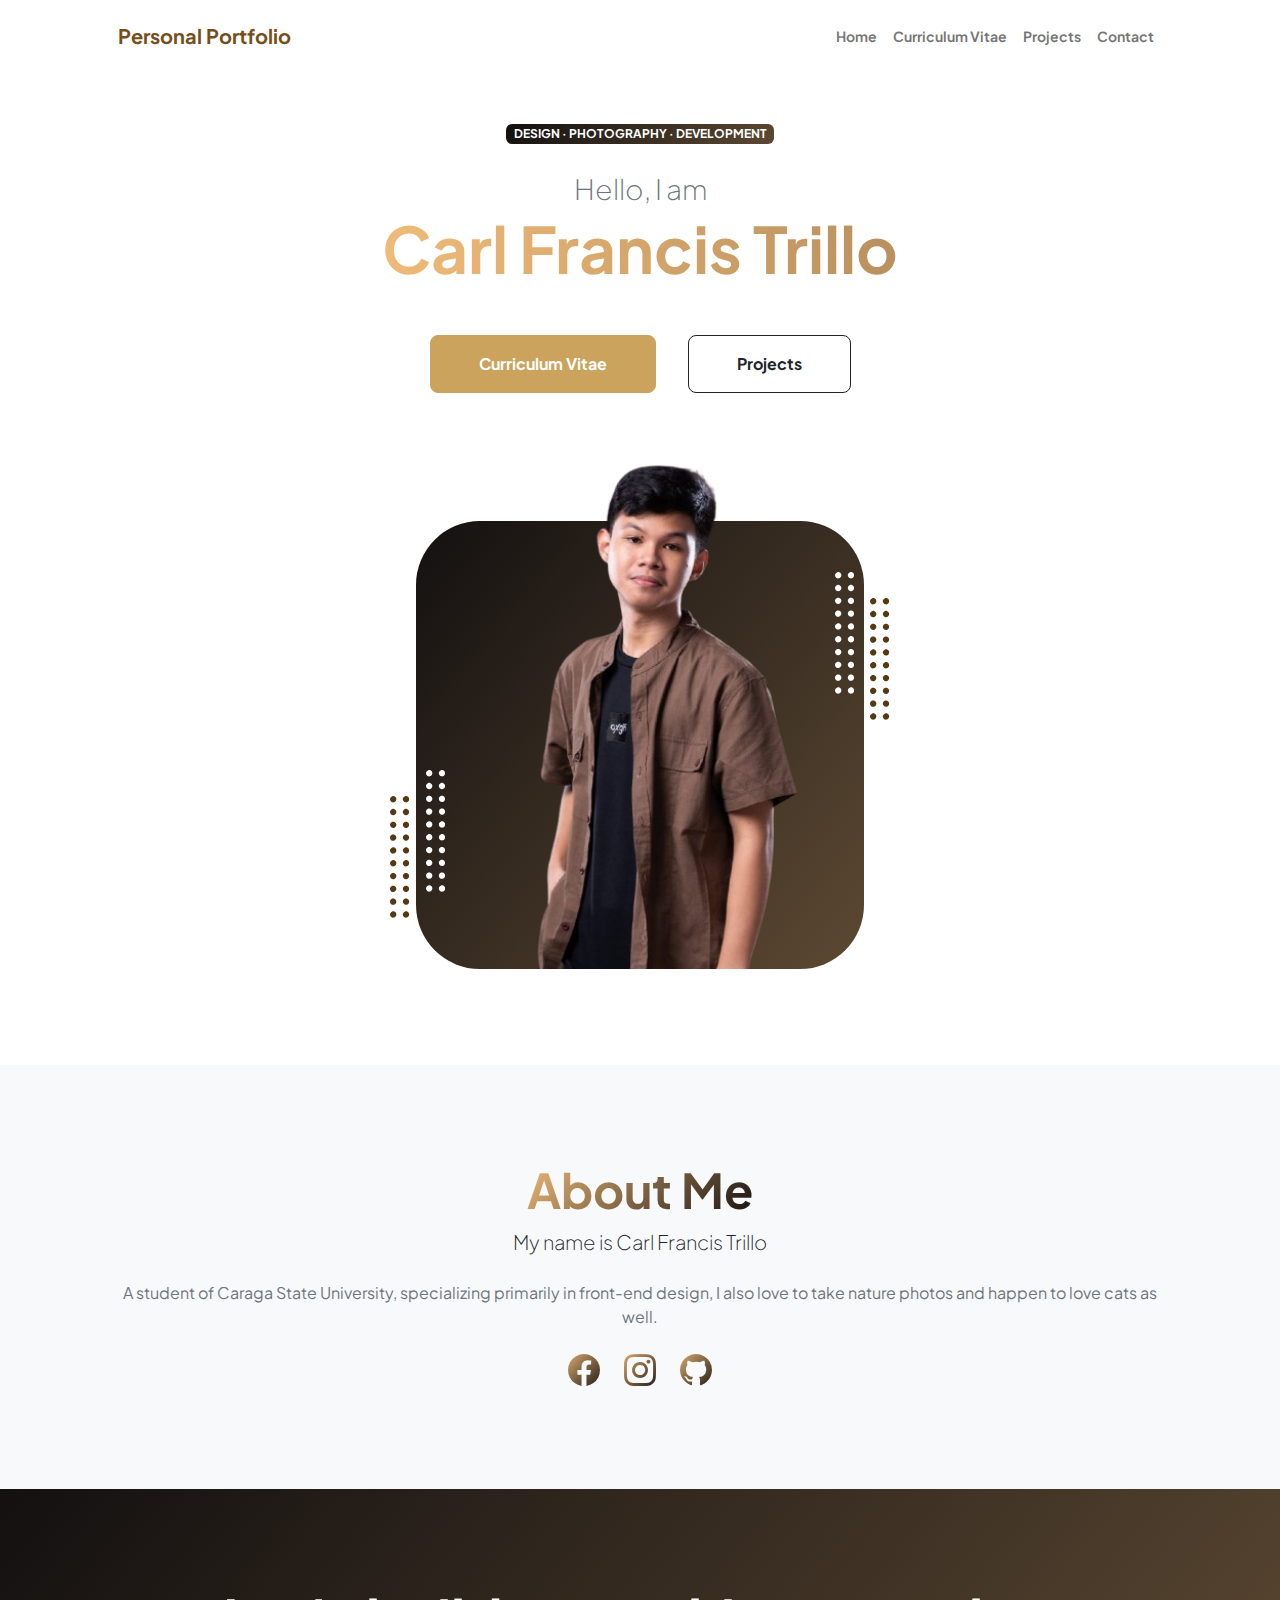
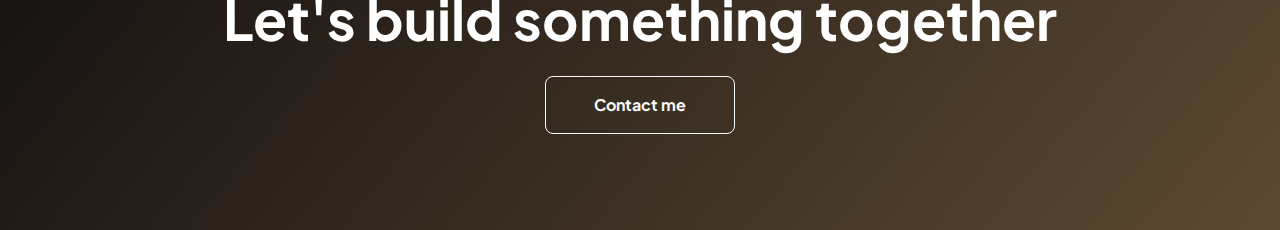
==== index.html @ a18b320f "first commit" ====
<!DOCTYPE html>
<html lang="en">
    <head>
        <meta charset="utf-8" />
        <meta name="viewport" content="width=device-width, initial-scale=1, shrink-to-fit=no" />
        <meta name="description" content="" />
        <meta name="author" content="" />
        <title>Introduction</title>
        <!-- Favicon-->
        <link rel="icon" type="image/x-icon" href="assets/favicon.ico" />
        <!-- Custom Google font-->
        <link rel="preconnect" href="https://fonts.googleapis.com" />
        <link rel="preconnect" href="https://fonts.gstatic.com" crossorigin />
        <link href="https://fonts.googleapis.com/css2?family=Plus+Jakarta+Sans:wght@100;200;300;400;500;600;700;800;900&amp;display=swap" rel="stylesheet" />
        <!-- Bootstrap icons-->
        <link href="https://cdn.jsdelivr.net/npm/bootstrap-icons@1.8.1/font/bootstrap-icons.css" rel="stylesheet" />
        <!-- Core theme CSS (includes Bootstrap)-->
        <link href="css/styles.css" rel="stylesheet" />
    </head>
    <body class="d-flex flex-column h-100">
        <main class="flex-shrink-0">
            <!-- Navigation-->
            <nav class="navbar navbar-expand-lg navbar-light bg-white py-3">
                <div class="container px-5">
                    <a class="navbar-brand" href="index.html"><span class="fw-bolder text-primary">Personal Portfolio</span></a>
                    <button class="navbar-toggler" type="button" data-bs-toggle="collapse" data-bs-target="#navbarSupportedContent" aria-controls="navbarSupportedContent" aria-expanded="false" aria-label="Toggle navigation"><span class="navbar-toggler-icon"></span></button>
                    <div class="collapse navbar-collapse" id="navbarSupportedContent">
                        <ul class="navbar-nav ms-auto mb-2 mb-lg-0 small fw-bolder">
                            <li class="nav-item"><a class="nav-link" href="index.html">Home</a></li>
                            <li class="nav-item"><a class="nav-link" href="resume.html">Curriculum Vitae</a></li>
                            <li class="nav-item"><a class="nav-link" href="projects.html">Projects</a></li>
                            <li class="nav-item"><a class="nav-link" href="contact.html">Contact</a></li>
                        </ul>
                    </div>
                </div>
            </nav>
            <!-- Header-->
            <header class="py-5">
                <div class="container px-5 pb-5">
                    <div class="row gx-5 align-items-center">
                        <div class="col-xxl-5">
                            <!-- Header text content-->
                            <div class="text-center text-xxl-start">
                                <div class="badge bg-gradient-primary-to-secondary text-white mb-4"><div class="text-uppercase">Design &middot; Photography &middot; Development</div></div>
                                <div class="fs-3 fw-light text-muted">Hello, I am</div>
                                <h1 class="display-3 fw-bolder mb-5"><span class="text-gradient1 d-inline">Carl Francis Trillo</span></h1>
                                <div class="d-grid gap-3 d-sm-flex justify-content-sm-center justify-content-xxl-start mb-3">
                                    <a class="btn btn-primary btn-lg px-5 py-3 me-sm-3 fs-6 fw-bolder" href="resume.html">Curriculum Vitae</a>
                                    <a class="btn btn-outline-dark btn-lg px-5 py-3 fs-6 fw-bolder" href="projects.html">Projects</a>
                                </div>
                            </div>
                        </div>
                        <div class="col-xxl-7">
                            <!-- Header profile picture-->
                            <div class="d-flex justify-content-center mt-5 mt-xxl-0">
                                <div class="profile bg-gradient-primary-to-secondary">
                                    <!-- TIP: For best results, use a photo with a transparent background like the demo example below-->
                                    <!-- Watch a tutorial on how to do this on YouTube (link)-->
                                    <img class="profile-img" src="assets\carlpic.png" alt="..." />
                                    <div class="dots-1">
                                        <!-- SVG Dots-->
                                        <svg version="1.1" xmlns="http://www.w3.org/2000/svg" xmlns:xlink="http://www.w3.org/1999/xlink" x="0px" y="0px" viewBox="0 0 191.6 1215.4" style="enable-background: new 0 0 191.6 1215.4" xml:space="preserve">
                                            <g transform="translate(0.000000,1280.000000) scale(0.100000,-0.100000)">
                                                <path d="M227.7,12788.6c-105-35-200-141-222-248c-43-206,163-412,369-369c155,32,275,190,260,339c-11,105-90,213-190,262        C383.7,12801.6,289.7,12808.6,227.7,12788.6z"></path>
                                                <path d="M1507.7,12788.6c-151-50-253-216-222-362c25-119,136-230,254-255c194-41,395,142,375,339c-11,105-90,213-190,262        C1663.7,12801.6,1569.7,12808.6,1507.7,12788.6z"></path>
                                                <path d="M227.7,11508.6c-105-35-200-141-222-248c-43-206,163-412,369-369c155,32,275,190,260,339c-11,105-90,213-190,262        C383.7,11521.6,289.7,11528.6,227.7,11508.6z"></path>
                                                <path d="M1507.7,11508.6c-151-50-253-216-222-362c25-119,136-230,254-255c194-41,395,142,375,339c-11,105-90,213-190,262        C1663.7,11521.6,1569.7,11528.6,1507.7,11508.6z"></path>
                                                <path d="M227.7,10228.6c-105-35-200-141-222-248c-43-206,163-412,369-369c155,32,275,190,260,339c-11,105-90,213-190,262        C383.7,10241.6,289.7,10248.6,227.7,10228.6z"></path>
                                                <path d="M1507.7,10228.6c-105-35-200-141-222-248c-43-206,163-412,369-369c155,32,275,190,260,339c-11,105-90,213-190,262        C1663.7,10241.6,1569.7,10248.6,1507.7,10228.6z"></path>
                                                <path d="M227.7,8948.6c-105-35-200-141-222-248c-43-206,163-412,369-369c155,32,275,190,260,339c-11,105-90,213-190,262        C383.7,8961.6,289.7,8968.6,227.7,8948.6z"></path>
                                                <path d="M1507.7,8948.6c-105-35-200-141-222-248c-43-206,163-412,369-369c155,32,275,190,260,339c-11,105-90,213-190,262        C1663.7,8961.6,1569.7,8968.6,1507.7,8948.6z"></path>
                                                <path d="M227.7,7668.6c-105-35-200-141-222-248c-43-206,163-412,369-369c155,32,275,190,260,339c-11,105-90,213-190,262        C383.7,7681.6,289.7,7688.6,227.7,7668.6z"></path>
                                                <path d="M1507.7,7668.6c-105-35-200-141-222-248c-43-206,163-412,369-369c155,32,275,190,260,339c-11,105-90,213-190,262        C1663.7,7681.6,1569.7,7688.6,1507.7,7668.6z"></path>
                                                <path d="M227.7,6388.6c-105-35-200-141-222-248c-43-206,163-412,369-369c155,32,275,190,260,339c-11,105-90,213-190,262        C383.7,6401.6,289.7,6408.6,227.7,6388.6z"></path>
                                                <path d="M1507.7,6388.6c-105-35-200-141-222-248c-43-206,163-412,369-369c155,32,275,190,260,339c-11,105-90,213-190,262        C1663.7,6401.6,1569.7,6408.6,1507.7,6388.6z"></path>
                                                <path d="M227.7,5108.6c-105-35-200-141-222-248c-43-206,163-412,369-369c155,32,275,190,260,339c-11,105-90,213-190,262        C383.7,5121.6,289.7,5128.6,227.7,5108.6z"></path>
                                                <path d="M1507.7,5108.6c-105-35-200-141-222-248c-43-206,163-412,369-369c155,32,275,190,260,339c-11,105-90,213-190,262        C1663.7,5121.6,1569.7,5128.6,1507.7,5108.6z"></path>
                                                <path d="M227.7,3828.6c-105-35-200-141-222-248c-43-206,163-412,369-369c155,32,275,190,260,339c-11,105-90,213-190,262        C383.7,3841.6,289.7,3848.6,227.7,3828.6z"></path>
                                                <path d="M1507.7,3828.6c-105-35-200-141-222-248c-43-206,163-412,369-369c155,32,275,190,260,339c-11,105-90,213-190,262        C1663.7,3841.6,1569.7,3848.6,1507.7,3828.6z"></path>
                                                <path d="M227.7,2548.6c-105-35-200-141-222-248c-43-206,163-412,369-369c155,32,275,190,260,339c-11,105-90,213-190,262        C383.7,2561.6,289.7,2568.6,227.7,2548.6z"></path>
                                                <path d="M1507.7,2548.6c-105-35-200-141-222-248c-43-206,163-412,369-369c155,32,275,190,260,339c-11,105-90,213-190,262        C1663.7,2561.6,1569.7,2568.6,1507.7,2548.6z"></path>
                                                <path d="M227.7,1268.6c-105-35-200-141-222-248c-43-206,163-412,369-369c155,32,275,190,260,339c-11,105-90,213-190,262        C383.7,1281.6,289.7,1288.6,227.7,1268.6z"></path>
                                                <path d="M1507.7,1268.6c-105-35-200-141-222-248c-43-206,163-412,369-369c155,32,275,190,260,339c-11,105-90,213-190,262        C1663.7,1281.6,1569.7,1288.6,1507.7,1268.6z"></path>
                                            </g>
                                        </svg>
                                        <!-- END of SVG dots-->
                                    </div>
                                    <div class="dots-2">
                                        <!-- SVG Dots-->
                                        <svg version="1.1" xmlns="http://www.w3.org/2000/svg" xmlns:xlink="http://www.w3.org/1999/xlink" x="0px" y="0px" viewBox="0 0 191.6 1215.4" style="enable-background: new 0 0 191.6 1215.4" xml:space="preserve">
                                            <g transform="translate(0.000000,1280.000000) scale(0.100000,-0.100000)">
                                                <path d="M227.7,12788.6c-105-35-200-141-222-248c-43-206,163-412,369-369c155,32,275,190,260,339c-11,105-90,213-190,262        C383.7,12801.6,289.7,12808.6,227.7,12788.6z"></path>
                                                <path d="M1507.7,12788.6c-151-50-253-216-222-362c25-119,136-230,254-255c194-41,395,142,375,339c-11,105-90,213-190,262        C1663.7,12801.6,1569.7,12808.6,1507.7,12788.6z"></path>
                                                <path d="M227.7,11508.6c-105-35-200-141-222-248c-43-206,163-412,369-369c155,32,275,190,260,339c-11,105-90,213-190,262        C383.7,11521.6,289.7,11528.6,227.7,11508.6z"></path>
                                                <path d="M1507.7,11508.6c-151-50-253-216-222-362c25-119,136-230,254-255c194-41,395,142,375,339c-11,105-90,213-190,262        C1663.7,11521.6,1569.7,11528.6,1507.7,11508.6z"></path>
                                                <path d="M227.7,10228.6c-105-35-200-141-222-248c-43-206,163-412,369-369c155,32,275,190,260,339c-11,105-90,213-190,262        C383.7,10241.6,289.7,10248.6,227.7,10228.6z"></path>
                                                <path d="M1507.7,10228.6c-105-35-200-141-222-248c-43-206,163-412,369-369c155,32,275,190,260,339c-11,105-90,213-190,262        C1663.7,10241.6,1569.7,10248.6,1507.7,10228.6z"></path>
                                                <path d="M227.7,8948.6c-105-35-200-141-222-248c-43-206,163-412,369-369c155,32,275,190,260,339c-11,105-90,213-190,262        C383.7,8961.6,289.7,8968.6,227.7,8948.6z"></path>
                                                <path d="M1507.7,8948.6c-105-35-200-141-222-248c-43-206,163-412,369-369c155,32,275,190,260,339c-11,105-90,213-190,262        C1663.7,8961.6,1569.7,8968.6,1507.7,8948.6z"></path>
                                                <path d="M227.7,7668.6c-105-35-200-141-222-248c-43-206,163-412,369-369c155,32,275,190,260,339c-11,105-90,213-190,262        C383.7,7681.6,289.7,7688.6,227.7,7668.6z"></path>
                                                <path d="M1507.7,7668.6c-105-35-200-141-222-248c-43-206,163-412,369-369c155,32,275,190,260,339c-11,105-90,213-190,262        C1663.7,7681.6,1569.7,7688.6,1507.7,7668.6z"></path>
                                                <path d="M227.7,6388.6c-105-35-200-141-222-248c-43-206,163-412,369-369c155,32,275,190,260,339c-11,105-90,213-190,262        C383.7,6401.6,289.7,6408.6,227.7,6388.6z"></path>
                                                <path d="M1507.7,6388.6c-105-35-200-141-222-248c-43-206,163-412,369-369c155,32,275,190,260,339c-11,105-90,213-190,262        C1663.7,6401.6,1569.7,6408.6,1507.7,6388.6z"></path>
                                                <path d="M227.7,5108.6c-105-35-200-141-222-248c-43-206,163-412,369-369c155,32,275,190,260,339c-11,105-90,213-190,262        C383.7,5121.6,289.7,5128.6,227.7,5108.6z"></path>
                                                <path d="M1507.7,5108.6c-105-35-200-141-222-248c-43-206,163-412,369-369c155,32,275,190,260,339c-11,105-90,213-190,262        C1663.7,5121.6,1569.7,5128.6,1507.7,5108.6z"></path>
                                                <path d="M227.7,3828.6c-105-35-200-141-222-248c-43-206,163-412,369-369c155,32,275,190,260,339c-11,105-90,213-190,262        C383.7,3841.6,289.7,3848.6,227.7,3828.6z"></path>
                                                <path d="M1507.7,3828.6c-105-35-200-141-222-248c-43-206,163-412,369-369c155,32,275,190,260,339c-11,105-90,213-190,262        C1663.7,3841.6,1569.7,3848.6,1507.7,3828.6z"></path>
                                                <path d="M227.7,2548.6c-105-35-200-141-222-248c-43-206,163-412,369-369c155,32,275,190,260,339c-11,105-90,213-190,262        C383.7,2561.6,289.7,2568.6,227.7,2548.6z"></path>
                                                <path d="M1507.7,2548.6c-105-35-200-141-222-248c-43-206,163-412,369-369c155,32,275,190,260,339c-11,105-90,213-190,262        C1663.7,2561.6,1569.7,2568.6,1507.7,2548.6z"></path>
                                                <path d="M227.7,1268.6c-105-35-200-141-222-248c-43-206,163-412,369-369c155,32,275,190,260,339c-11,105-90,213-190,262        C383.7,1281.6,289.7,1288.6,227.7,1268.6z"></path>
                                                <path d="M1507.7,1268.6c-105-35-200-141-222-248c-43-206,163-412,369-369c155,32,275,190,260,339c-11,105-90,213-190,262        C1663.7,1281.6,1569.7,1288.6,1507.7,1268.6z"></path>
                                            </g>
                                        </svg>
                                        <!-- END of SVG dots-->
                                    </div>
                                    <div class="dots-3">
                                        <!-- SVG Dots-->
                                        <svg version="1.1" xmlns="http://www.w3.org/2000/svg" xmlns:xlink="http://www.w3.org/1999/xlink" x="0px" y="0px" viewBox="0 0 191.6 1215.4" style="enable-background: new 0 0 191.6 1215.4" xml:space="preserve">
                                            <g transform="translate(0.000000,1280.000000) scale(0.100000,-0.100000)">
                                                <path d="M227.7,12788.6c-105-35-200-141-222-248c-43-206,163-412,369-369c155,32,275,190,260,339c-11,105-90,213-190,262        C383.7,12801.6,289.7,12808.6,227.7,12788.6z"></path>
                                                <path d="M1507.7,12788.6c-151-50-253-216-222-362c25-119,136-230,254-255c194-41,395,142,375,339c-11,105-90,213-190,262        C1663.7,12801.6,1569.7,12808.6,1507.7,12788.6z"></path>
                                                <path d="M227.7,11508.6c-105-35-200-141-222-248c-43-206,163-412,369-369c155,32,275,190,260,339c-11,105-90,213-190,262        C383.7,11521.6,289.7,11528.6,227.7,11508.6z"></path>
                                                <path d="M1507.7,11508.6c-151-50-253-216-222-362c25-119,136-230,254-255c194-41,395,142,375,339c-11,105-90,213-190,262        C1663.7,11521.6,1569.7,11528.6,1507.7,11508.6z"></path>
                                                <path d="M227.7,10228.6c-105-35-200-141-222-248c-43-206,163-412,369-369c155,32,275,190,260,339c-11,105-90,213-190,262        C383.7,10241.6,289.7,10248.6,227.7,10228.6z"></path>
                                                <path d="M1507.7,10228.6c-105-35-200-141-222-248c-43-206,163-412,369-369c155,32,275,190,260,339c-11,105-90,213-190,262        C1663.7,10241.6,1569.7,10248.6,1507.7,10228.6z"></path>
                                                <path d="M227.7,8948.6c-105-35-200-141-222-248c-43-206,163-412,369-369c155,32,275,190,260,339c-11,105-90,213-190,262        C383.7,8961.6,289.7,8968.6,227.7,8948.6z"></path>
                                                <path d="M1507.7,8948.6c-105-35-200-141-222-248c-43-206,163-412,369-369c155,32,275,190,260,339c-11,105-90,213-190,262        C1663.7,8961.6,1569.7,8968.6,1507.7,8948.6z"></path>
                                                <path d="M227.7,7668.6c-105-35-200-141-222-248c-43-206,163-412,369-369c155,32,275,190,260,339c-11,105-90,213-190,262        C383.7,7681.6,289.7,7688.6,227.7,7668.6z"></path>
                                                <path d="M1507.7,7668.6c-105-35-200-141-222-248c-43-206,163-412,369-369c155,32,275,190,260,339c-11,105-90,213-190,262        C1663.7,7681.6,1569.7,7688.6,1507.7,7668.6z"></path>
                                                <path d="M227.7,6388.6c-105-35-200-141-222-248c-43-206,163-412,369-369c155,32,275,190,260,339c-11,105-90,213-190,262        C383.7,6401.6,289.7,6408.6,227.7,6388.6z"></path>
                                                <path d="M1507.7,6388.6c-105-35-200-141-222-248c-43-206,163-412,369-369c155,32,275,190,260,339c-11,105-90,213-190,262        C1663.7,6401.6,1569.7,6408.6,1507.7,6388.6z"></path>
                                                <path d="M227.7,5108.6c-105-35-200-141-222-248c-43-206,163-412,369-369c155,32,275,190,260,339c-11,105-90,213-190,262        C383.7,5121.6,289.7,5128.6,227.7,5108.6z"></path>
                                                <path d="M1507.7,5108.6c-105-35-200-141-222-248c-43-206,163-412,369-369c155,32,275,190,260,339c-11,105-90,213-190,262        C1663.7,5121.6,1569.7,5128.6,1507.7,5108.6z"></path>
                                                <path d="M227.7,3828.6c-105-35-200-141-222-248c-43-206,163-412,369-369c155,32,275,190,260,339c-11,105-90,213-190,262        C383.7,3841.6,289.7,3848.6,227.7,3828.6z"></path>
                                                <path d="M1507.7,3828.6c-105-35-200-141-222-248c-43-206,163-412,369-369c155,32,275,190,260,339c-11,105-90,213-190,262        C1663.7,3841.6,1569.7,3848.6,1507.7,3828.6z"></path>
                                                <path d="M227.7,2548.6c-105-35-200-141-222-248c-43-206,163-412,369-369c155,32,275,190,260,339c-11,105-90,213-190,262        C383.7,2561.6,289.7,2568.6,227.7,2548.6z"></path>
                                                <path d="M1507.7,2548.6c-105-35-200-141-222-248c-43-206,163-412,369-369c155,32,275,190,260,339c-11,105-90,213-190,262        C1663.7,2561.6,1569.7,2568.6,1507.7,2548.6z"></path>
                                                <path d="M227.7,1268.6c-105-35-200-141-222-248c-43-206,163-412,369-369c155,32,275,190,260,339c-11,105-90,213-190,262        C383.7,1281.6,289.7,1288.6,227.7,1268.6z"></path>
                                                <path d="M1507.7,1268.6c-105-35-200-141-222-248c-43-206,163-412,369-369c155,32,275,190,260,339c-11,105-90,213-190,262        C1663.7,1281.6,1569.7,1288.6,1507.7,1268.6z"></path>
                                            </g>
                                        </svg>
                                        <!-- END of SVG dots-->
                                    </div>
                                    <div class="dots-4">
                                        <!-- SVG Dots-->
                                        <svg version="1.1" xmlns="http://www.w3.org/2000/svg" xmlns:xlink="http://www.w3.org/1999/xlink" x="0px" y="0px" viewBox="0 0 191.6 1215.4" style="enable-background: new 0 0 191.6 1215.4" xml:space="preserve">
                                            <g transform="translate(0.000000,1280.000000) scale(0.100000,-0.100000)">
                                                <path d="M227.7,12788.6c-105-35-200-141-222-248c-43-206,163-412,369-369c155,32,275,190,260,339c-11,105-90,213-190,262        C383.7,12801.6,289.7,12808.6,227.7,12788.6z"></path>
                                                <path d="M1507.7,12788.6c-151-50-253-216-222-362c25-119,136-230,254-255c194-41,395,142,375,339c-11,105-90,213-190,262        C1663.7,12801.6,1569.7,12808.6,1507.7,12788.6z"></path>
                                                <path d="M227.7,11508.6c-105-35-200-141-222-248c-43-206,163-412,369-369c155,32,275,190,260,339c-11,105-90,213-190,262        C383.7,11521.6,289.7,11528.6,227.7,11508.6z"></path>
                                                <path d="M1507.7,11508.6c-151-50-253-216-222-362c25-119,136-230,254-255c194-41,395,142,375,339c-11,105-90,213-190,262        C1663.7,11521.6,1569.7,11528.6,1507.7,11508.6z"></path>
                                                <path d="M227.7,10228.6c-105-35-200-141-222-248c-43-206,163-412,369-369c155,32,275,190,260,339c-11,105-90,213-190,262        C383.7,10241.6,289.7,10248.6,227.7,10228.6z"></path>
                                                <path d="M1507.7,10228.6c-105-35-200-141-222-248c-43-206,163-412,369-369c155,32,275,190,260,339c-11,105-90,213-190,262        C1663.7,10241.6,1569.7,10248.6,1507.7,10228.6z"></path>
                                                <path d="M227.7,8948.6c-105-35-200-141-222-248c-43-206,163-412,369-369c155,32,275,190,260,339c-11,105-90,213-190,262        C383.7,8961.6,289.7,8968.6,227.7,8948.6z"></path>
                                                <path d="M1507.7,8948.6c-105-35-200-141-222-248c-43-206,163-412,369-369c155,32,275,190,260,339c-11,105-90,213-190,262        C1663.7,8961.6,1569.7,8968.6,1507.7,8948.6z"></path>
                                                <path d="M227.7,7668.6c-105-35-200-141-222-248c-43-206,163-412,369-369c155,32,275,190,260,339c-11,105-90,213-190,262        C383.7,7681.6,289.7,7688.6,227.7,7668.6z"></path>
                                                <path d="M1507.7,7668.6c-105-35-200-141-222-248c-43-206,163-412,369-369c155,32,275,190,260,339c-11,105-90,213-190,262        C1663.7,7681.6,1569.7,7688.6,1507.7,7668.6z"></path>
                                                <path d="M227.7,6388.6c-105-35-200-141-222-248c-43-206,163-412,369-369c155,32,275,190,260,339c-11,105-90,213-190,262        C383.7,6401.6,289.7,6408.6,227.7,6388.6z"></path>
                                                <path d="M1507.7,6388.6c-105-35-200-141-222-248c-43-206,163-412,369-369c155,32,275,190,260,339c-11,105-90,213-190,262        C1663.7,6401.6,1569.7,6408.6,1507.7,6388.6z"></path>
                                                <path d="M227.7,5108.6c-105-35-200-141-222-248c-43-206,163-412,369-369c155,32,275,190,260,339c-11,105-90,213-190,262        C383.7,5121.6,289.7,5128.6,227.7,5108.6z"></path>
                                                <path d="M1507.7,5108.6c-105-35-200-141-222-248c-43-206,163-412,369-369c155,32,275,190,260,339c-11,105-90,213-190,262        C1663.7,5121.6,1569.7,5128.6,1507.7,5108.6z"></path>
                                                <path d="M227.7,3828.6c-105-35-200-141-222-248c-43-206,163-412,369-369c155,32,275,190,260,339c-11,105-90,213-190,262        C383.7,3841.6,289.7,3848.6,227.7,3828.6z"></path>
                                                <path d="M1507.7,3828.6c-105-35-200-141-222-248c-43-206,163-412,369-369c155,32,275,190,260,339c-11,105-90,213-190,262        C1663.7,3841.6,1569.7,3848.6,1507.7,3828.6z"></path>
                                                <path d="M227.7,2548.6c-105-35-200-141-222-248c-43-206,163-412,369-369c155,32,275,190,260,339c-11,105-90,213-190,262        C383.7,2561.6,289.7,2568.6,227.7,2548.6z"></path>
                                                <path d="M1507.7,2548.6c-105-35-200-141-222-248c-43-206,163-412,369-369c155,32,275,190,260,339c-11,105-90,213-190,262        C1663.7,2561.6,1569.7,2568.6,1507.7,2548.6z"></path>
                                                <path d="M227.7,1268.6c-105-35-200-141-222-248c-43-206,163-412,369-369c155,32,275,190,260,339c-11,105-90,213-190,262        C383.7,1281.6,289.7,1288.6,227.7,1268.6z"></path>
                                                <path d="M1507.7,1268.6c-105-35-200-141-222-248c-43-206,163-412,369-369c155,32,275,190,260,339c-11,105-90,213-190,262        C1663.7,1281.6,1569.7,1288.6,1507.7,1268.6z"></path>
                                            </g>
                                        </svg>
                                        <!-- END of SVG dots-->
                                    </div>
                                </div>
                            </div>
                        </div>
                    </div>
                </div>
            </header>
            <!-- About Section-->
            <section class="bg-light py-5">
                <div class="container px-5">
                    <div class="row gx-5 justify-content-center">
                        <div class="col-xxl-8">
                            <div class="text-center my-5">
                                <h2 class="display-5 fw-bolder"><span class="text-gradient d-inline">About Me</span></h2>
                                <p class="lead fw-light mb-4">My name is Carl Francis Trillo</p>
                                <p class="text-muted">A student of Caraga State University, specializing primarily in front-end design, I also love to take nature photos and happen to love cats as well. </p>
                                <div class="d-flex justify-content-center fs-2 gap-4">
                                    <a class="text-gradient" href="https://www.facebook.com/itsmehfrancis"><i class="bi bi-facebook"></i></a>
                                    <a class="text-gradient" href="https://www.instagram.com/carl.fraancis"><i class="bi bi-instagram"></i></a>
                                    <a class="text-gradient" href="https://github.com/Carl-stud"><i class="bi bi-github"></i></a>
                                </div>
                            </div>
                        </div>
                    </div>
                </div>
            </section>
            <section class="py-5 bg-gradient-primary-to-secondary text-white">
                <div class="container px-5 my-5">
                    <div class="text-center">
                        <h2 class="display-4 fw-bolder mb-4">Let's build something together</h2>
                        <a class="btn btn-outline-light btn-lg px-5 py-3 fs-6 fw-bolder" href="contact.html">Contact me</a>
                    </div>
                </div>
            </section>
        </main>
        <!-- Bootstrap core JS-->
        <script src="https://cdn.jsdelivr.net/npm/bootstrap@5.2.3/dist/js/bootstrap.bundle.min.js"></script>
        <!-- Core theme JS-->
        <script src="js/scripts.js"></script>
    </body>
</html>
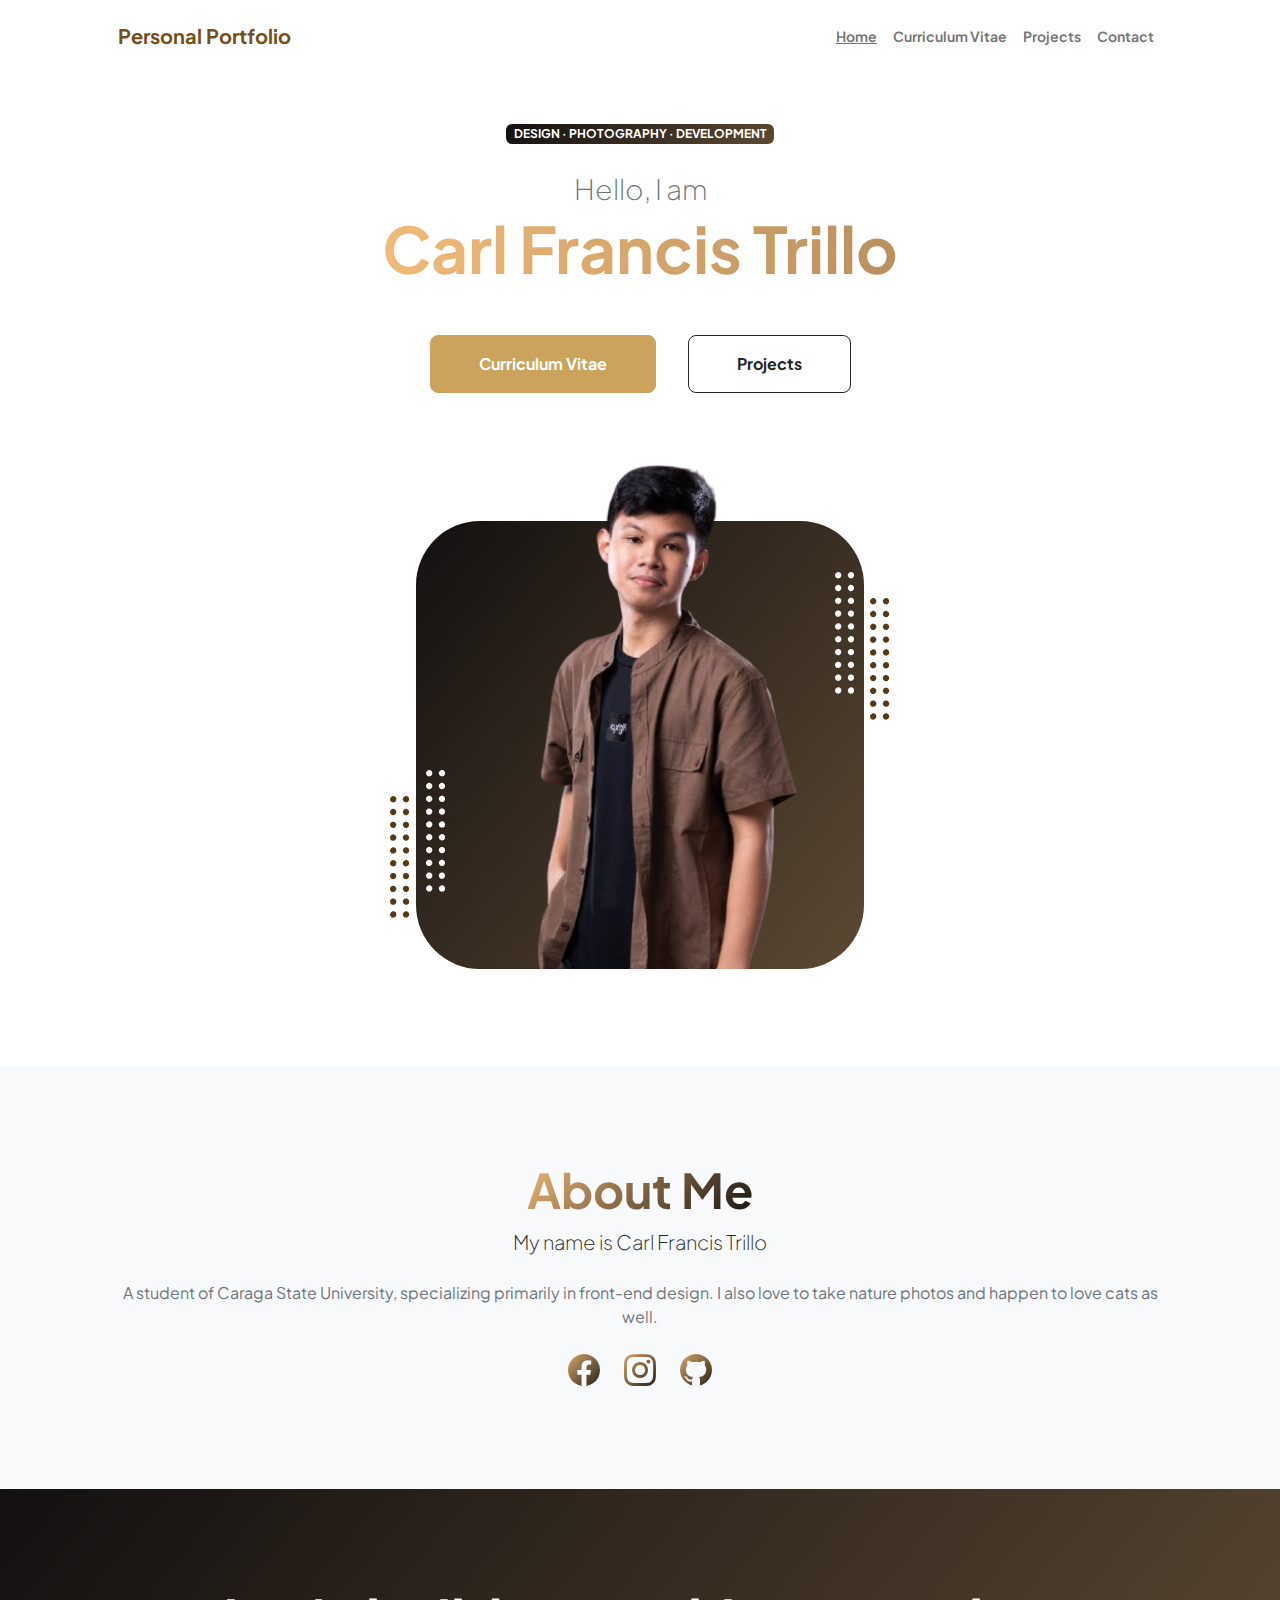
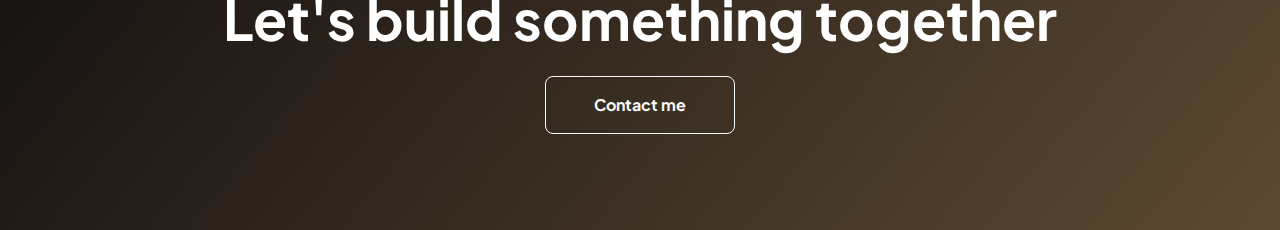
==== commit 0c1021c2: "minimal error fixing" ====
--- a/index.html
+++ b/index.html
@@ -26,7 +26,7 @@
                     <button class="navbar-toggler" type="button" data-bs-toggle="collapse" data-bs-target="#navbarSupportedContent" aria-controls="navbarSupportedContent" aria-expanded="false" aria-label="Toggle navigation"><span class="navbar-toggler-icon"></span></button>
                     <div class="collapse navbar-collapse" id="navbarSupportedContent">
                         <ul class="navbar-nav ms-auto mb-2 mb-lg-0 small fw-bolder">
-                            <li class="nav-item"><a class="nav-link" href="index.html">Home</a></li>
+                            <li class="nav-item"><a class="nav-link" href="index.html"><u>Home</u></a></li>
                             <li class="nav-item"><a class="nav-link" href="resume.html">Curriculum Vitae</a></li>
                             <li class="nav-item"><a class="nav-link" href="projects.html">Projects</a></li>
                             <li class="nav-item"><a class="nav-link" href="contact.html">Contact</a></li>
@@ -183,11 +183,11 @@
                             <div class="text-center my-5">
                                 <h2 class="display-5 fw-bolder"><span class="text-gradient d-inline">About Me</span></h2>
                                 <p class="lead fw-light mb-4">My name is Carl Francis Trillo</p>
-                                <p class="text-muted">A student of Caraga State University, specializing primarily in front-end design, I also love to take nature photos and happen to love cats as well. </p>
+                                <p class="text-muted">A student of Caraga State University, specializing primarily in front-end design. I also love to take nature photos and happen to love cats as well. </p>
                                 <div class="d-flex justify-content-center fs-2 gap-4">
                                     <a class="text-gradient" href="https://www.facebook.com/itsmehfrancis"><i class="bi bi-facebook"></i></a>
                                     <a class="text-gradient" href="https://www.instagram.com/carl.fraancis"><i class="bi bi-instagram"></i></a>
-                                    <a class="text-gradient" href="https://github.com/Carl-stud"><i class="bi bi-github"></i></a>
+                                    <a class="text-gradient" href="https://github.com/carltrillo"><i class="bi bi-github"></i></a>
                                 </div>
                             </div>
                         </div>
